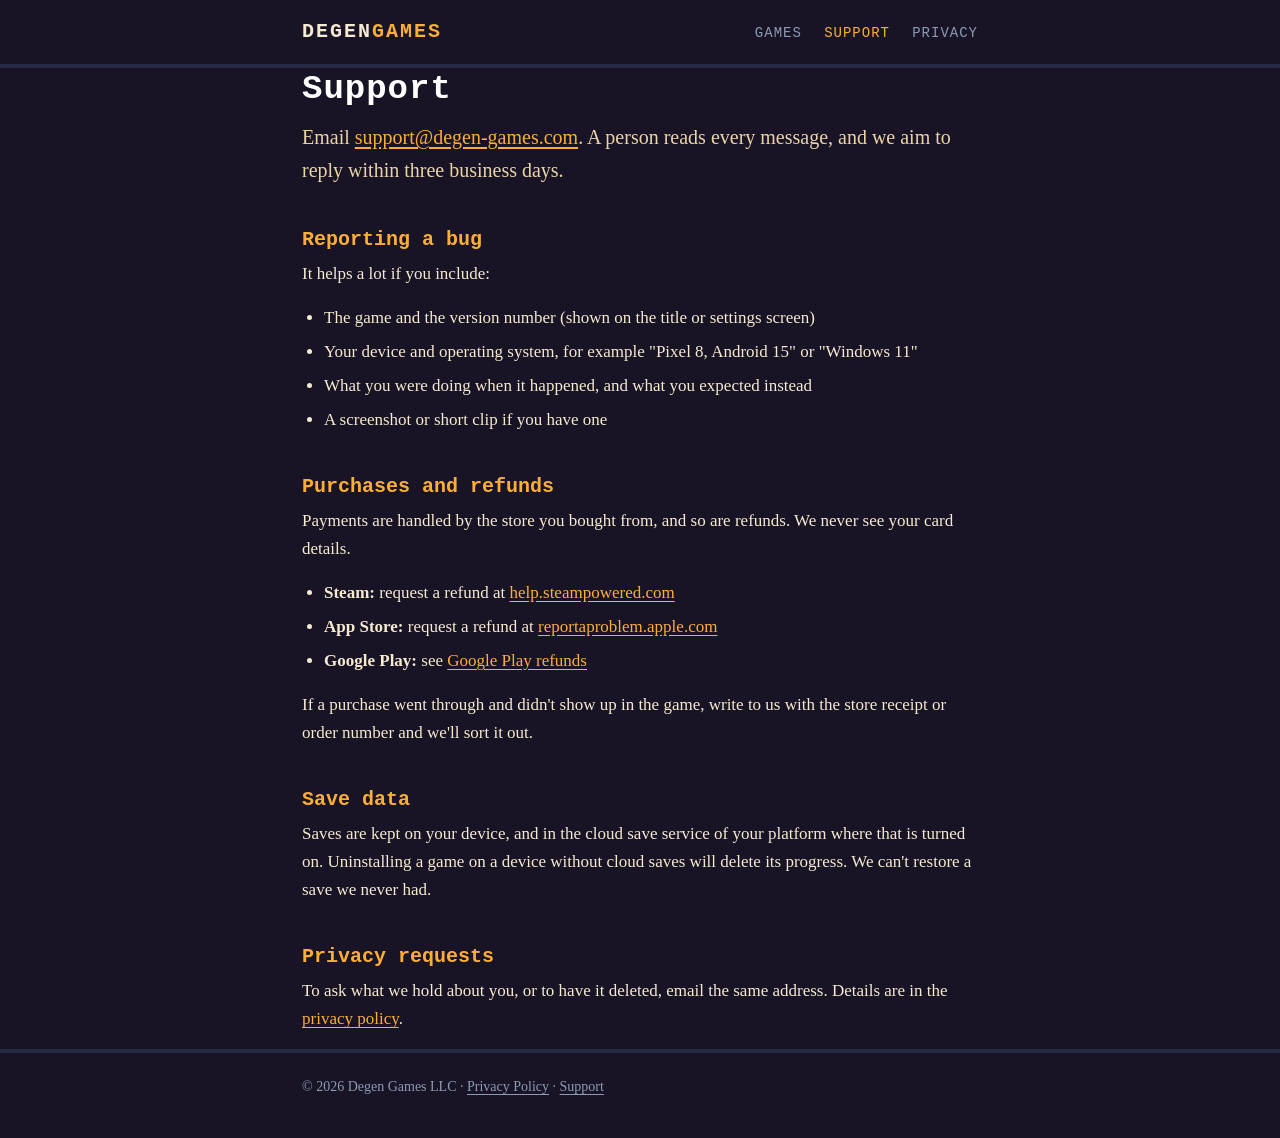
==== support/index.html @ 5352369b "Add support page" ====
<!doctype html>
<html lang="en">
<head>
<meta charset="utf-8">
<meta name="viewport" content="width=device-width, initial-scale=1">
<title>Support | Degen Games</title>
<meta name="description" content="Help with Degen Games titles, including Pack Rat.">
<link rel="canonical" href="https://degen-games.com/support/">
<link rel="stylesheet" href="/style.css">
</head>
<body>
<header class="site">
  <div class="wrap">
    <a class="mark" href="/">Degen<span>Games</span></a>
    <nav>
      <a href="/">Games</a>
      <a href="/support/" aria-current="page">Support</a>
      <a href="/privacy/">Privacy</a>
    </nav>
  </div>
</header>

<main class="wrap">
  <h1>Support</h1>
  <p class="lede">Email <a href="mailto:support@degen-games.com">support@degen-games.com</a>. A person reads every message, and we aim to reply within three business days.</p>

  <h2>Reporting a bug</h2>
  <p>It helps a lot if you include:</p>
  <ul>
    <li>The game and the version number (shown on the title or settings screen)</li>
    <li>Your device and operating system, for example "Pixel 8, Android 15" or "Windows 11"</li>
    <li>What you were doing when it happened, and what you expected instead</li>
    <li>A screenshot or short clip if you have one</li>
  </ul>

  <h2>Purchases and refunds</h2>
  <p>Payments are handled by the store you bought from, and so are refunds. We never see your card details.</p>
  <ul>
    <li><strong>Steam:</strong> request a refund at <a href="https://help.steampowered.com/" rel="noopener">help.steampowered.com</a></li>
    <li><strong>App Store:</strong> request a refund at <a href="https://reportaproblem.apple.com/" rel="noopener">reportaproblem.apple.com</a></li>
    <li><strong>Google Play:</strong> see <a href="https://support.google.com/googleplay/answer/2479637" rel="noopener">Google Play refunds</a></li>
  </ul>
  <p>If a purchase went through and didn't show up in the game, write to us with the store receipt or order number and we'll sort it out.</p>

  <h2>Save data</h2>
  <p>Saves are kept on your device, and in the cloud save service of your platform where that is turned on. Uninstalling a game on a device without cloud saves will delete its progress. We can't restore a save we never had.</p>

  <h2>Privacy requests</h2>
  <p>To ask what we hold about you, or to have it deleted, email the same address. Details are in the <a href="/privacy/">privacy policy</a>.</p>
</main>

<footer class="site">
  <div class="wrap">
    &copy; 2026 Degen Games LLC &middot; <a href="/privacy/">Privacy Policy</a> &middot; <a href="/support/">Support</a>
  </div>
</footer>
</body>
</html>
---- style.css ----
:root {
  --ink: #181425;
  --night: #262b44;
  --slate: #3a4466;
  --paper: #ead4aa;
  --cream: #f6ead0;
  --gold: #feae34;
  --rust: #e43b44;
  --muted: #8b9bb4;
}

* { box-sizing: border-box; }

html { background: var(--ink); }

body {
  margin: 0;
  color: var(--cream);
  background: var(--ink);
  font: 17px/1.65 Georgia, "Times New Roman", serif;
}

a { color: var(--gold); text-underline-offset: 3px; }
a:hover { color: #fff; }

.wrap { max-width: 720px; margin: 0 auto; padding: 0 22px; }

header.site {
  border-bottom: 4px solid var(--night);
  padding: 18px 0;
}
header.site .wrap {
  display: flex;
  flex-wrap: wrap;
  align-items: baseline;
  justify-content: space-between;
  gap: 8px 24px;
}
.mark {
  font: 700 20px/1 "Courier New", Courier, monospace;
  letter-spacing: 2px;
  text-transform: uppercase;
  color: var(--cream);
  text-decoration: none;
}
.mark span { color: var(--gold); }
nav a {
  font: 14px/1 "Courier New", Courier, monospace;
  text-transform: uppercase;
  letter-spacing: 1px;
  margin-left: 18px;
  text-decoration: none;
  color: var(--muted);
}
nav a:first-child { margin-left: 0; }
nav a:hover, nav a[aria-current] { color: var(--gold); }

main { padding: 44px 0 64px; }

h1, h2, h3 {
  font-family: "Courier New", Courier, monospace;
  line-height: 1.25;
  color: #fff;
}
h1 { font-size: 34px; margin: 0 0 10px; letter-spacing: 1px; }
h2 { font-size: 20px; margin: 40px 0 8px; color: var(--gold); }
h3 { font-size: 16px; margin: 24px 0 4px; text-transform: uppercase; letter-spacing: 1px; }
p, ul { margin: 0 0 16px; }
ul { padding-left: 22px; }
li { margin-bottom: 6px; }

.lede { font-size: 20px; color: var(--paper); }
.dated { color: var(--muted); font-size: 15px; margin-bottom: 28px; }

.card {
  background: var(--night);
  border: 4px solid var(--slate);
  box-shadow: 6px 6px 0 #0d0b14;
  padding: 24px 24px 10px;
  margin: 32px 0;
}
.card h2 { margin-top: 0; }
.tag {
  display: inline-block;
  font: 12px/1 "Courier New", Courier, monospace;
  text-transform: uppercase;
  letter-spacing: 1px;
  background: var(--rust);
  color: #fff;
  padding: 5px 8px;
  margin-bottom: 12px;
}

table { border-collapse: collapse; width: 100%; margin: 0 0 20px; font-size: 16px; }
th, td { text-align: left; vertical-align: top; padding: 9px 10px; border-bottom: 2px solid var(--night); }
th { font: 13px/1.3 "Courier New", Courier, monospace; text-transform: uppercase; letter-spacing: 1px; color: var(--muted); }

footer.site {
  border-top: 4px solid var(--night);
  padding: 22px 0 40px;
  color: var(--muted);
  font-size: 14px;
}
footer.site a { color: var(--muted); }

@media (max-width: 520px) {
  h1 { font-size: 27px; }
  nav a { margin-left: 12px; }
  table, tbody, tr, td, th { display: block; }
  thead { display: none; }
  td { border: 0; padding: 2px 0; }
  tr { border-bottom: 2px solid var(--night); padding: 10px 0; }
  td:first-child { font-weight: bold; color: #fff; }
}
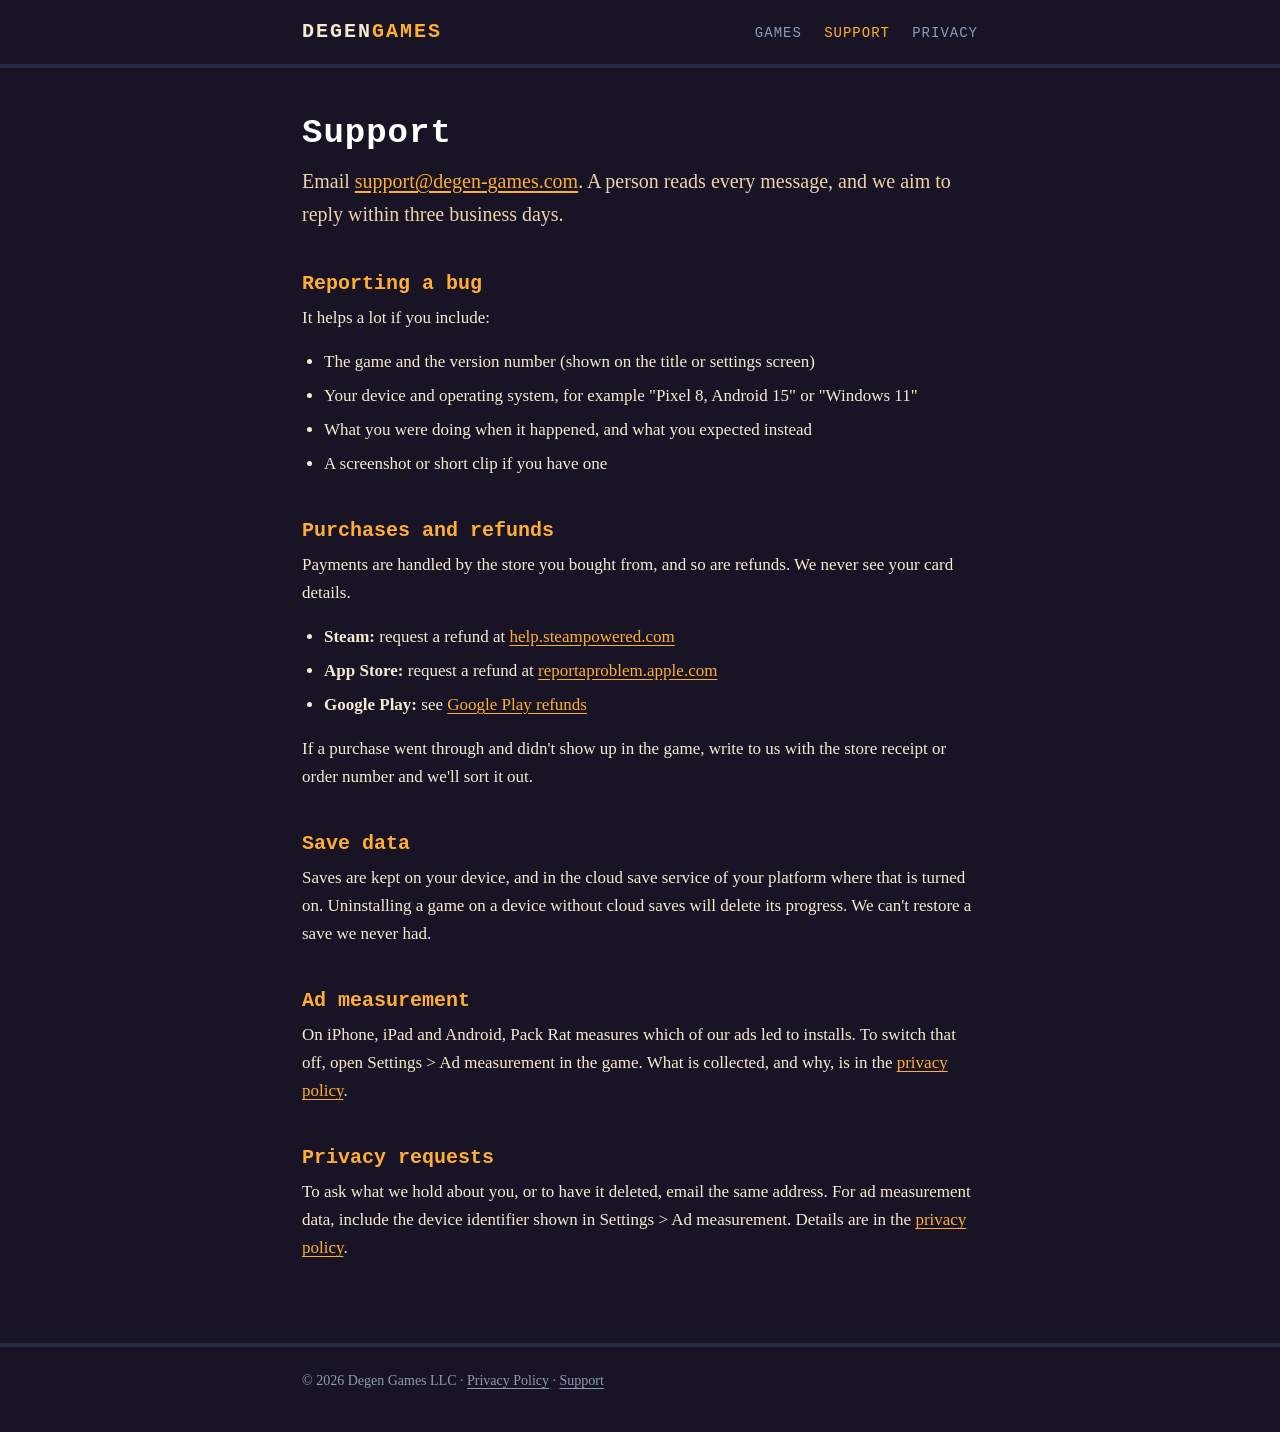
==== commit 55500e82: "Support page: how to turn off ad measurement" ====
--- a/support/index.html
+++ b/support/index.html
@@ -45,8 +45,11 @@
   <h2>Save data</h2>
   <p>Saves are kept on your device, and in the cloud save service of your platform where that is turned on. Uninstalling a game on a device without cloud saves will delete its progress. We can't restore a save we never had.</p>
 
+  <h2>Ad measurement</h2>
+  <p>On iPhone, iPad and Android, Pack Rat measures which of our ads led to installs. To switch that off, open Settings &gt; Ad measurement in the game. What is collected, and why, is in the <a href="/privacy/#ad-measurement">privacy policy</a>.</p>
+
   <h2>Privacy requests</h2>
-  <p>To ask what we hold about you, or to have it deleted, email the same address. Details are in the <a href="/privacy/">privacy policy</a>.</p>
+  <p>To ask what we hold about you, or to have it deleted, email the same address. For ad measurement data, include the device identifier shown in Settings &gt; Ad measurement. Details are in the <a href="/privacy/">privacy policy</a>.</p>
 </main>
 
 <footer class="site">
--- a/style.css
+++ b/style.css
@@ -112,3 +112,5 @@
   tr { border-bottom: 2px solid var(--night); padding: 10px 0; }
   td:first-child { font-weight: bold; color: #fff; }
 }
+
+main.wrap { padding-top: 44px; padding-bottom: 64px; }
